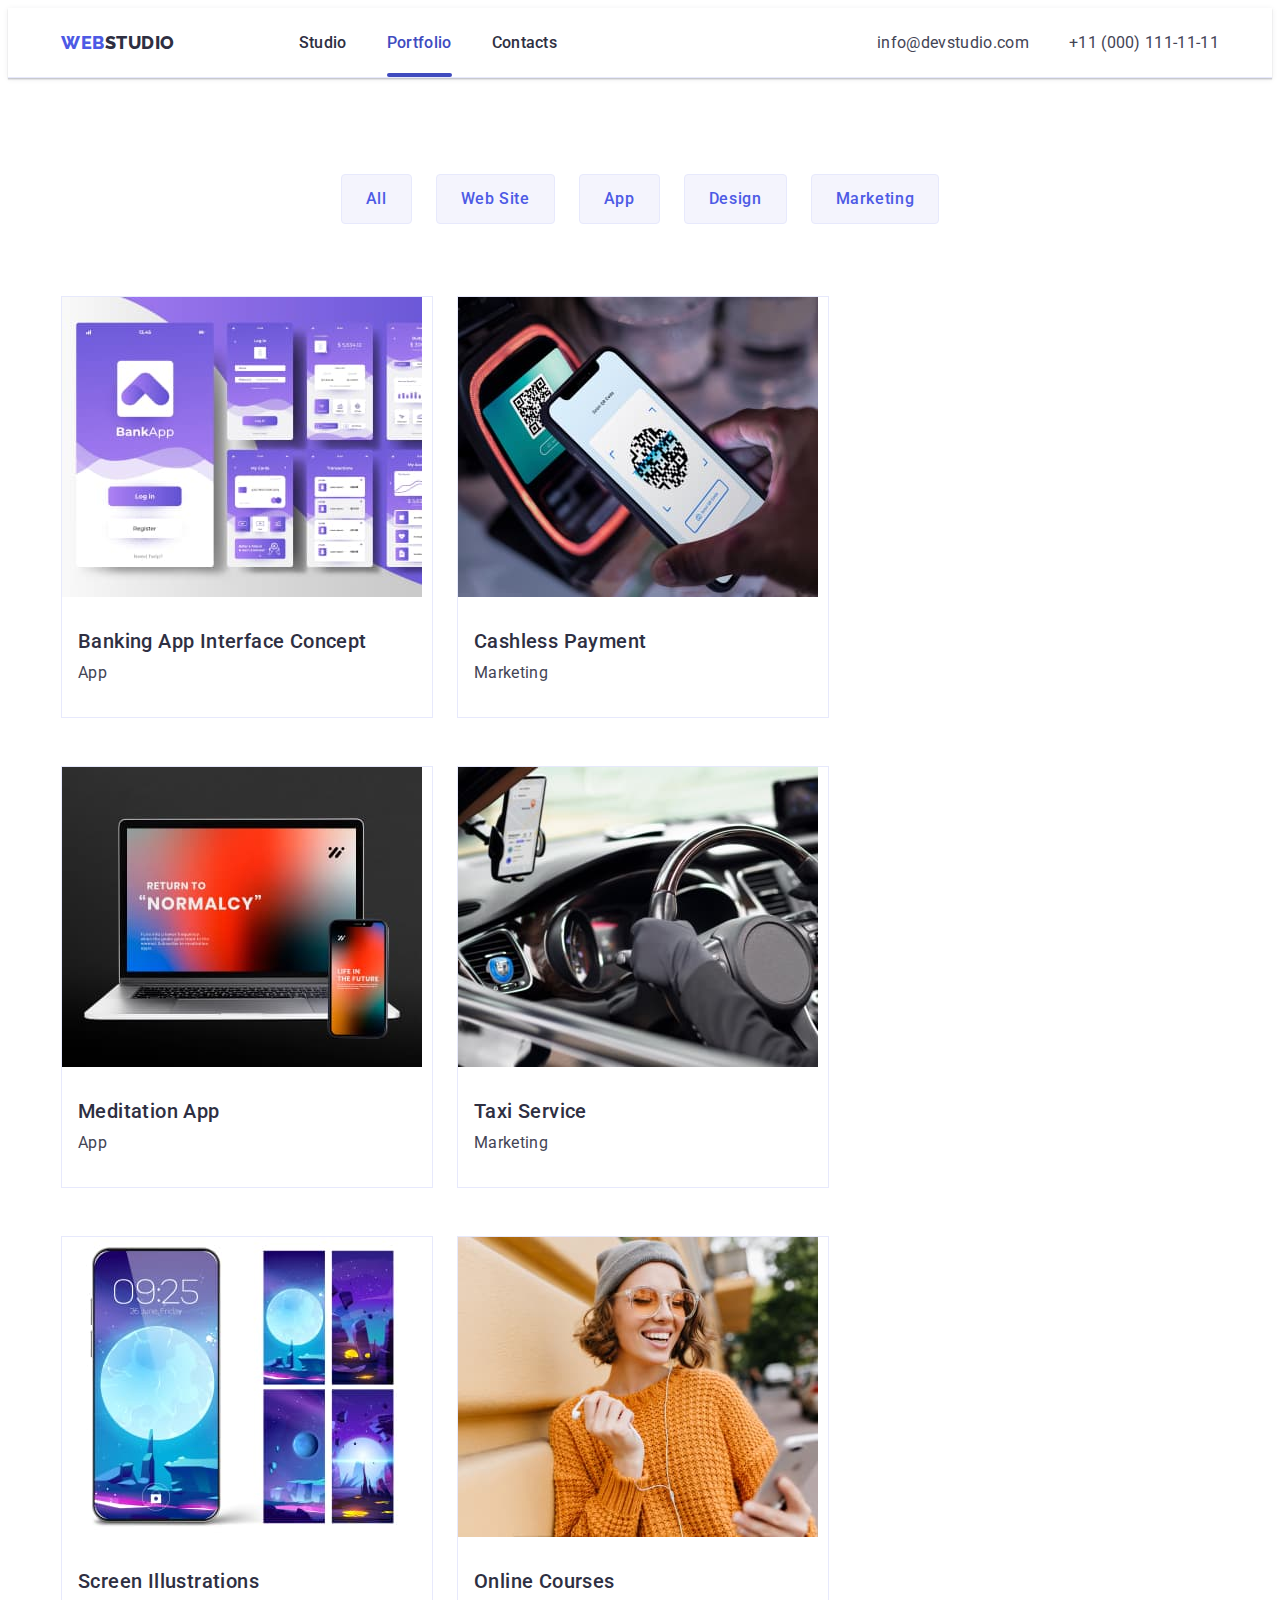
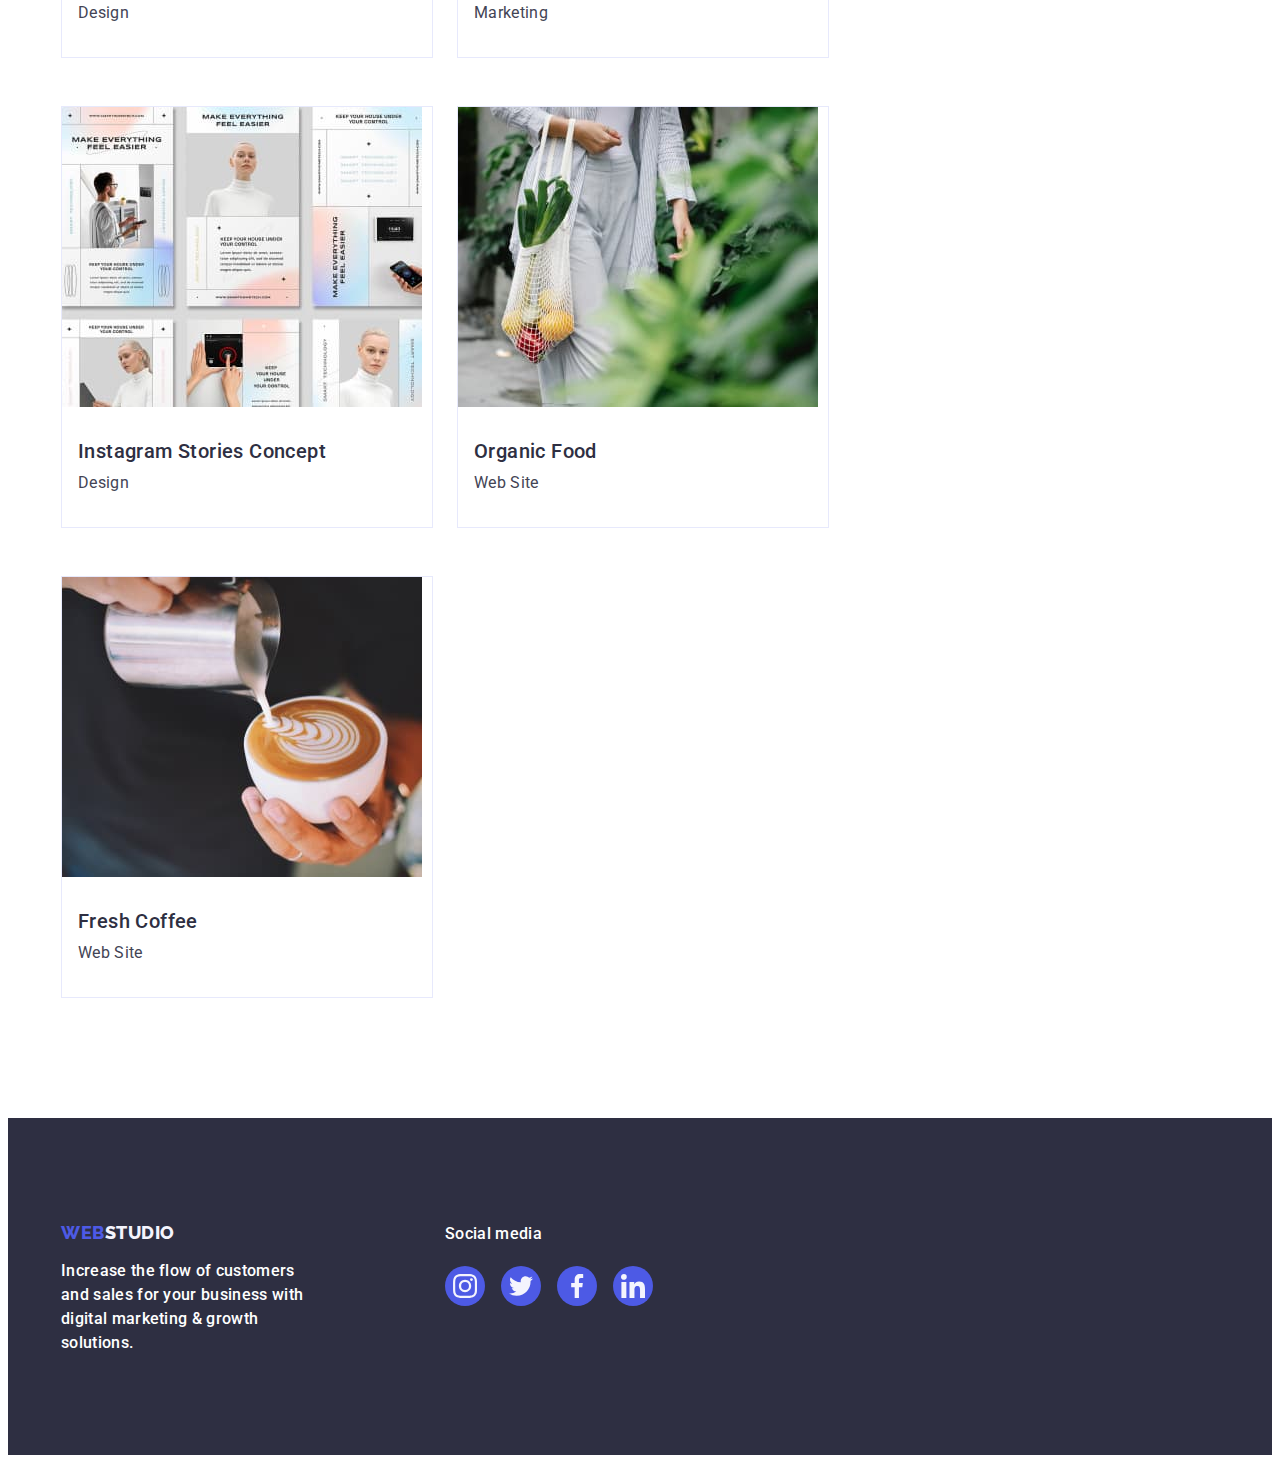
==== portfolio.html @ 3935a631 "Initial commit" ====
<!DOCTYPE html>
<html lang="en">
  <head>
    <meta charset="UTF-8" />
    <meta name="viewport" content="width=device-width, initial-scale=1.0" />
    <title>Portfolio</title>
    <link rel="preconnect" href="https://fonts.googleapis.com" />
    <link rel="preconnect" href="https://fonts.gstatic.com" crossorigin />
    <link
      href="https://fonts.googleapis.com/css2?family=Raleway:wght@800&family=Roboto:wght@400;500;700;900&display=swap"
      rel="stylesheet"
    />
    <link
      rel="stylesheet"
      href="https://cdnjs.cloudflare.com/ajax/libs/modern-normalize/2.0.0/modern-normalize.min.css"
      integrity="sha512-4xo8blKMVCiXpTaLzQSLSw3KFOVPWhm/TRtuPVc4WG6kUgjH6J03IBuG7JZPkcWMxJ5huwaBpOpnwYElP/m6wg=="
      crossorigin="anonymous"
      referrerpolicy="no-referrer"
    />
    <link rel="stylesheet" href="./css/styles.css" />
  </head>
  <body>
    <header class="header">
      <div class="container header-container">
        <nav class="nav-container">
          <a class="logo link" href="./index.html"
            >Web<span class="second-logocolor-logo">Studio</span></a
          >
          <ul class="header-menu list">
            <li class="heder-menu-item">
              <a class="contact-link link" href="./index.html">Studio</a>
            </li>
            <li class="heder-menu-item">
              <a
                class="contact-link link current portfolio-color"
                href="./portfolio.html"
                >Portfolio</a
              >
            </li>
            <li class="heder-menu-item">
              <a class="contact-link link" href="">Contacts</a>
            </li>
          </ul>
        </nav>
        <address class="address-container">
          <ul class="link-header list" id="contact">
            <li>
              <a class="address-link link" href="mailto:info@devstudio.com"
                >info@devstudio.com</a
              >
            </li>
            <li>
              <a class="address-link link" href="tel:+110001111111"
                >+11 (000) 111-11-11</a
              >
            </li>
          </ul>
        </address>
      </div>
    </header>
    <!--Main content-->
    <main>
      <!--buttons-->
      <section class="menu-container">
        <div class="container">
          <h1 class="visually-hidden">Menu</h1>
          <ul class="list button-container">
            <li><button class="menu-button link" type="button">All</button></li>
            <li>
              <button class="menu-button link" type="button">Web Site</button>
            </li>
            <li><button class="menu-button link" type="button">App</button></li>
            <li>
              <button class="menu-button link" type="button">Design</button>
            </li>
            <li>
              <button class="menu-button link" type="button">Marketing</button>
            </li>
          </ul>

          <!--content-->

          <ul class="list service-container">
            <li class="portfolio-cards">
              <a class="link service-link" href="">
                <div class="cover-img">
                  <img
                    src="./images/banking-app.jpg"
                    alt="Banking app"
                    width="360"
                    height="300"
                  />
                  <p class="cover-text">
                    14 Stylish and User-Friendly App Design Concepts · Task
                    Manager App · Calorie Tracker App · Exotic Fruit Ecommerce
                    App · Cloud Storage App
                  </p>
                </div>

                <div class="list-link">
                  <h2 class="content-title">Banking App Interface Concept</h2>
                  <p class="p-body-font">App</p>
                </div>
              </a>
            </li>

            <li class="portfolio-cards">
              <a class="link service-link" href="">
                <div class="cover-img">
                  <img
                    src="./images/Cashless-Payment.jpg"
                    alt="Cashless Payment"
                    width="360"
                    height="300"
                  />
                  <p class="cover-text">
                    14 Stylish and User-Friendly App Design Concepts · Task
                    Manager App · Calorie Tracker App · Exotic Fruit Ecommerce
                    App · Cloud Storage App
                  </p>
                </div>
                <div class="list-link text-under">
                  <h2 class="content-title">Cashless Payment</h2>
                  <p class="p-body-font">Marketing</p>
                </div>
              </a>
            </li>
            <li class="portfolio-cards">
              <a class="link service-link" href="">
                <div class="cover-img">
                  <img
                    src="./images/Meditation-app.jpg"
                    alt="Meditaion App"
                    width="360"
                    height="300"
                  />
                  <p class="cover-text">
                    14 Stylish and User-Friendly App Design Concepts · Task
                    Manager App · Calorie Tracker App · Exotic Fruit Ecommerce
                    App · Cloud Storage App
                  </p>
                </div>
                <div class="list-link">
                  <h2 class="content-title">Meditation App</h2>
                  <p class="p-body-font">App</p>
                </div>
              </a>
            </li>
            <li class="portfolio-cards">
              <a class="link service-link" href="">
                <div class="cover-img">
                  <img
                    class="portfoloo-foto"
                    src="./images/Taxi-Service.jpg"
                    alt="Taxi Service"
                    width="360"
                    height="300"
                  />
                  <p class="cover-text">
                    14 Stylish and User-Friendly App Design Concepts · Task
                    Manager App · Calorie Tracker App · Exotic Fruit Ecommerce
                    App · Cloud Storage App
                  </p>
                </div>
                <div class="list-link">
                  <h2 class="content-title">Taxi Service</h2>
                  <p class="p-body-font">Marketing</p>
                </div>
              </a>
            </li>
            <li class="portfolio-cards">
              <a class="link service-link" href="">
                <div class="cover-img">
                  <img
                    class="portfoloo-foto"
                    src="./images/screen.jpg"
                    alt="Screen Illustrations"
                    width="360"
                    height="300"
                  />
                  <p class="cover-text">
                    14 Stylish and User-Friendly App Design Concepts · Task
                    Manager App · Calorie Tracker App · Exotic Fruit Ecommerce
                    App · Cloud Storage App
                  </p>
                </div>
                <div class="list-link">
                  <h2 class="content-title">Screen Illustrations</h2>
                  <p class="p-body-font">Design</p>
                </div>
              </a>
            </li>
            <li class="portfolio-cards">
              <a class="link service-link" href="">
                <div class="cover-img">
                  <img
                    class="portfoloo-foto"
                    src="./images/Online-Courses.jpg"
                    alt="Online Courses"
                    width="360"
                    height="300"
                  />
                  <p class="cover-text">
                    14 Stylish and User-Friendly App Design Concepts · Task
                    Manager App · Calorie Tracker App · Exotic Fruit Ecommerce
                    App · Cloud Storage App
                  </p>
                </div>
                <div class="list-link">
                  <h2 class="content-title">Online Courses</h2>
                  <p class="p-body-font">Marketing</p>
                </div>
              </a>
            </li>
            <li class="portfolio-cards">
              <a class="link service-link" href="">
                <div class="cover-img">
                  <img
                    class="portfoloo-foto"
                    src="./images/Instagram-Stories.jpg"
                    alt="Instagram Stories Concept"
                    width="360"
                    height="300"
                  />
                  <p class="cover-text">
                    14 Stylish and User-Friendly App Design Concepts · Task
                    Manager App · Calorie Tracker App · Exotic Fruit Ecommerce
                    App · Cloud Storage App
                  </p>
                </div>
                <div class="list-link">
                  <h2 class="content-title">Instagram Stories Concept</h2>
                  <p class="p-body-font">Design</p>
                </div>
              </a>
            </li>
            <li class="portfolio-cards">
              <a class="link service-link" href="">
                <div class="cover-img">
                  <img
                    class="portfoloo-foto"
                    src="./images/Organic-Food.jpg"
                    alt="Organic Food"
                    width="360"
                    height="300"
                  />
                  <p class="cover-text">
                    14 Stylish and User-Friendly App Design Concepts · Task
                    Manager App · Calorie Tracker App · Exotic Fruit Ecommerce
                    App · Cloud Storage App
                  </p>
                </div>
                <div class="list-link">
                  <h2 class="content-title">Organic Food</h2>
                  <p class="p-body-font">Web Site</p>
                </div>
              </a>
            </li>
            <li class="portfolio-cards">
              <a class="link service-link" href="">
                <div class="cover-img">
                  <img
                    class="portfoloo-foto"
                    src="./images/Fresh-Coffee.jpg"
                    alt="Fresh Coffee"
                    width="360"
                    height="300"
                  />
                  <p class="cover-text">
                    14 Stylish and User-Friendly App Design Concepts · Task
                    Manager App · Calorie Tracker App · Exotic Fruit Ecommerce
                    App · Cloud Storage App
                  </p>
                </div>
                <div class="list-link">
                  <h2 class="content-title">Fresh Coffee</h2>
                  <p class="p-body-font">Web Site</p>
                </div>
              </a>
            </li>
          </ul>
        </div>
      </section>
    </main>
    <footer class="footer-container">
      <div class="footer-position container">
        <div class="fooret-logo-text">
          <a class="logo-footer logo link" href="./index.html"
            >Web<span class="footer-logo-second">Studio</span></a
          >

          <p class="footer-text">
            Increase the flow of customers and sales for your business with
            digital marketing & growth solutions.
          </p>
        </div>
        <div class="studio-social-media">
          <p class="footer-text">Social media</p>

          <ul class="footer-social-icons">
            <li class="fooer-soc-ico-iteam">
              <a class="footer-soc-link" href="#">
                <svg class="footer-svg" width="24" height="24">
                  <use href="./images/icons.svg#icon-instagram"></use></svg
              ></a>
            </li>
            <li class="fooer-soc-ico-iteam">
              <a class="footer-soc-link" href="#">
                <svg class="footer-svg" width="24" height="24">
                  <use href="./images/icons.svg#icon-twitter"></use></svg
              ></a>
            </li>
            <li class="fooer-soc-ico-iteam">
              <a class="footer-soc-link" href="#">
                <svg class="footer-svg" width="24" height="24">
                  <use href="./images/icons.svg#icon-facebook"></use></svg
              ></a>
            </li>
            <li class="fooer-soc-ico-iteam">
              <a class="footer-soc-link" href="#">
                <svg class="footer-svg" width="24" height="24">
                  <use href="./images/icons.svg#icon-linkedin"></use></svg
              ></a>
            </li>
          </ul>
        </div>
      </div>
    </footer>
  </body>
</html>
---- css/styles.css ----
:root {
    --background-color: #FFFFFF;
    --background-second-color: #2e2f42;
    --active-link-color: #4D5AE5;
    --active-button-colore: #404BBF;
    --primary-font: "Roboto", sans-serif;
    --text-color:#434455 ;
    --text-color-second: #2e2f42;
    --logo-color: #4D5AE5; 
    --button-collor: #F4F4FD;
    --bachgr-modal: rgba(46, 47, 66, 0.40);
    --svg-fill-collor: #8e8f99;
    --svg-hover-color: #404bbf;
}


body {
    font-family: var(--primary-font);
    color: var(--text-color);
    background-color: var(--background-color);
    }

    p, 
    h1, 
    h2, 
    h3, 
    h4, 
    h5, 
    h6 {
        margin-top: 0;
        margin-bottom: 0;
    }
    ul, 
    ol {
        margin-top: 0;
        margin-bottom: 0;
        margin-left: 0;
        padding: 0;
        list-style: none;
    }
img {
    display: block;
    max-width: 100%;
    }

.link {
    text-decoration: none;
}
.list {
    list-style: none;
}


/*Logo info*/
.logo {
        font-family: "Raleway", sans-serif;
        font-size: 18px;
        font-weight: 800;
        line-height: 1.17;
        letter-spacing: 0.03em;
        text-align: left;
        text-transform: uppercase;
        color: var(--logo-color);
}
.second-logocolor-logo {
    color: #2E2F42;
}

/*Navigation section*/
.contact-link {
    
        color: var(--text-color-second);
        font-size: 16px;
        font-weight: 500;
        line-height: 1.5;
        letter-spacing: 0.02em;
        text-align: left;
        padding: 24px 0;
        transition: color 250ms cubic-bezier(0.4, 0, 0.2, 1);
}
.contact-link:hover, .contact-link:active, .contact-link:focus {
    color: #404bbf;

}

/*address*/
.address-container {
font-style: normal;
position: relative;
}
.address-link {
        
        font-size: 16px;
        font-weight: 400;
        line-height: 24px;
        letter-spacing: 0.02em;
        text-align: left;
        color: var(--text-color);
        transition: color 250ms cubic-bezier(0.4, 0, 0.2, 1);
    }
        

        .address-link:hover, .address-link:active, .address-link:focus {
        color: #404bbf;
}

/**menu battons**/

.main-title-container {
    background-color: var(--background-second-color);
    background-image: linear-gradient(rgba(46, 47, 66, 0.7),
            rgba(46, 47, 66, 0.7)), url(../images/hero-background.jpg);
    background-repeat: no-repeat;
    background-position: 50% 50%;
    background-size: cover;
    max-width: 1440px;
    margin: 0 auto;
    

}
.main-title {
    font-size: 56px;
    line-height: 1.07;
    text-align: center;
    letter-spacing: 0.02em;
    color: #ffffff;
}
.main-button {
        font-family: "Roboto", sans-serif;
        font-size: 16px;
        font-weight: 500;
        line-height: 1.5;
        letter-spacing: 0.04em;
        text-align: center;
        background-color: #4D5AE5;
        color: #ffffff;
        cursor: pointer;
        transition: background-color 250ms cubic-bezier(0.4, 0, 0.2, 1);
        
}
.main-button:hover, .main-button:active, .main-button:focus {
    background-color: #404BBF;
}


/*About company*/
.about-company-title { 
    
        font-size: 20px;
        font-weight: 500;
        line-height: 1.2;
        letter-spacing: 0.02em;
        text-align: left;
        color:var(--text-color-second);

}
.abaut-company-text {
    
        font-size: 16px;
        font-weight: 400;
        line-height: 1.5;
        letter-spacing: 0.02em;
        text-align: left;
        color: var(--text-color);
        
}

/*What are we doing section*/
.studio-services {

    font-size: 36px;
    font-weight: 700;
    line-height: 1.11;
    letter-spacing: 0.02em
    text-align:center;
    text-transform: capitalize;
    color: var(--text-color-second);
    text-align: center
}

/*Team seaction*/
.team-container {
    background: #F4F4FD;
}

.team-title {
   
        font-size: 36px;
        font-weight: 700;
        line-height: 1.11;
        letter-spacing: 0.02em;
        text-align: center;
        text-transform: capitalize;
        color: var(--text-color-second);
}

.team_list {
    background: #FFFFFF;
}

.team-name-title {
    
        font-size: 20px;
        font-weight: 500;
        line-height: 1.2;
        letter-spacing: 0.02em;
        text-align:center;
        color: var(--text-color-second);
}

.team-name-text {
    
        font-size: 16px;
        font-weight: 400;
        line-height: 1.5;
        letter-spacing: 0.02em;
        text-align: center;
        color: var(--text-color);
        margin-bottom: 8px;
}

.customers {
   padding: 120px 0;
}

.customers-title {
    color: var(--background-second-color);
    font-size: 36px;
    text-align: center;
    font-style: normal;
    font-weight: 700;
    line-height: 1.11;
    letter-spacing: 0.72px;
    text-transform: capitalize;
    margin-bottom: 72px;   
    
}

.customers-item {
    width: calc((100% - 120px) / 6);
    height: 88px;
    
}


.customer-link {
    width: 100%;
    height: 100%;
padding: 16px 32px;
border-radius: 4px;
border: 1px solid var(--svg-fill-collor);
display: flex;
fill: var(--svg-fill-collor) ;
color: var(--svg-fill-collor);
align-items: center;
justify-content: center;
transition: border-color 250ms cubic-bezier(0.4, 0, 0.2, 1), color 250ms cubic-bezier(0.4, 0, 0.2, 1);
    
}
.customer-link:hover, .customer-link:active, .customer-link:focus{
    color: var(--svg-hover-color);
    border-color: #404bbf;;
    
}
.customer-svg {
    fill: currentColor;
}

.customers-icons {
    display: flex;
    justify-content: center;
    gap: 24px;
    
}
/* .customer-svg {
    fill: currentColor;
} */

/*Footer*/

.footer-container {
    background: #2E2F42;

}
.footer-logo-second {
    color: #F4F4FD;
}
.footer-text {
    font-family: Roboto;
        font-size: 16px;
        font-weight: 400;
        line-height: 1.5;
        letter-spacing: 0.02em;
        text-align: left;
        color: #F4F4FD;
}
.fooer-soc-ico-iteam {
    width: 40px;
    height: 40px;
}

.footer-soc-link {
    display: flex;
    width: 100%;
    height: 100%;
    background-color: var(--active-link-color);
    border-radius: 50%;
    align-items: center;
    justify-content: center;
    transition: background-color 250ms cubic-bezier(0.4, 0, 0.2, 1);
}

    .footer-soc-link:hover, .footer-soc-link:focus {
        background-color: #31d0aa;
    } 

.footer-svg {
    fill: var(--button-collor);
    
    
        fill: var(--button-collor);
}
.footer-social-icons {
    display: flex;
    gap: 16px;
    justify-content: center;
    
}
.fooer-soc-ico-iteam {
    transition: background-color 250ms cubic-bezier(0.4, 0, 0.2, 1);
    
    
}
.studio-social-media .footer-text {
    padding-top: 4px;
    padding-bottom: 4px;
    margin-bottom: 16px;
}
.footer-position {
    display: flex;
   
    justify-content: start;
    align-items: baseline;
}
.studio-social-media {
    
}
.
                 /*PORTFOLIO*/
/*  Menu buttons */

.menu-container
.button-container {
    position: relative;
}

.menu-button {

        font-family: "Roboto", sans-serif;
        font-size: 16px;
        font-weight: 500;
        line-height: 1.5;
        letter-spacing: 0.04em;
        text-align: center;
        color: var(--active-link-color);
        background-color: var(--button-collor);
        cursor: pointer;
        box-shadow: none;
        transition: background-color 250ms cubic-bezier(0.4, 0, 0.2, 1);
}

.menu-button:hover, .menu-button:active, .menu-button:focus {
    background-color:#404BBF ;
    color: #FFFFFF;
    box-shadow: 0px 3px 1px rgba(0, 0, 0, 0.1),
        0px 2px 1px rgba(0, 0, 0, 0.08),
        0px 2px 2px rgba(0, 0, 0, 0.12);
}
/*content portfolio*/
.content-title {
    
        font-size: 20px;
        font-weight: 500;
        line-height: 1.2;
        letter-spacing: 0.02em;
        text-align: left;
        color: var(--text-color-second);
}
.p-body-font {
    
        font-size: 16px;
        font-weight: 400;
        line-height: 1.5;
        letter-spacing: 0.02em;
        text-align: left;
        color: var(--text-color);
}

.visually-hidden {
    position: absolute;
    width: 1px;
    height: 1px;
    margin: -1px;
    border: 0;
    padding: 0;
    white-space: nowrap;
    clip-path: inset(100%);
    clip: rect(0 0 0 0);
    overflow: hidden;
    }

.service-link {
    display: block;
    transition: box-shadow 250ms cubic-bezier(0.4, 0, 0.2, 1);
   

}
.service-link:hover, .service-link:focus {
    box-shadow:0px 1px 6px rgba(46, 47, 66, 0.08),
        0px 1px 1px rgba(46, 47, 66, 0.16),
        0px 2px 1px rgba(46, 47, 66, 0.08);
}

.service-link:hover .cover-text {
    transform: translateY(0);
}
.service-link:focus .cover-text {
    transform: translateY(0);
}


.portfolio-cards {
    position: relative;
    width: calc((100% - 48px) / 3);
    border: 1px solid #E7E9FC;
    
    
        }
    
.cover-img:hover .cover-text {
            transform: translateY(0);
        }
.cover-img:focus .cover-text {
    transform: translateY(0);
}


.cover-text {
    color: var(--button-collor);
    font-size: 16px;
        font-style: normal;
        font-weight: 400;
        line-height: 1.5;
        background-color: var(--logo-color);
        padding-top: 40px;
        padding-bottom: 40px;
        text-align: start;
        letter-spacing: 0.02em;
        padding-left: 32px;
        padding-right: 32px;
        height: 100%;
        width: 100%;
        
        position: absolute;
        top: 0;
        left: 0;
        height: 100%;
        transform: translateY(100%);
        transition: transform 250ms cubic-bezier(0.4, 0, 0.2, 1);


}
.cover-img {
    position: relative;
    overflow: hidden;
}
/*Header diposition */

.container {
    max-width: 1158px;
    width: 100%;
    padding-right: 15px;
    padding-left: 15px;
    margin: 0 auto;
}

.header {
    box-shadow: 0px 2px 1px rgba(46, 47, 66, 0.08),
        0px 1px 1px rgba(46, 47, 66, 0.16),
        0px 1px 6px rgba(46, 47, 66, 0.08);;
    border-bottom: 1px solid #e7e9fc
}
.nav-container {
display: flex;
align-items: center;
flex-grow: 1;
justify-content: space-between;
}
.logo {
    margin-right: 76px;
    padding: 24px 0;
}
.header-menu {
    display: flex;
    position: relative;
    gap: 40px;
    
}
.current {
    position: relative;
}
.current::after {
    content: "";
    position: absolute;
    bottom: 0;
    width: 100%;
    height: 4px;
    border-radius: 2px;
    bottom: -1px;
    background-color: var(--active-button-colore);
    left:0;
   
}
.studio-color {
    color: var(--active-button-colore);
    }
.portfolio-color {
    color: var(--active-button-colore);
}
.header-container {
    display: flex;
    align-items: center;
    gap: 320px;
}
.link-header {
    display: flex;
    position: relative;
        align-items: center;
        gap: 40px;
}

.title-container {
    margin: 0 auto;
    
    max-width: 1140px;
    width: 100%;
    
    
}
.main-title-container {
    padding: 188px 0;
}
.main-title {
    max-width: 496px;
    margin: 0 auto;
}
 .main-button {
    padding: 16px 32px;
    display: block;
    margin: 0 auto;
    margin-top: 48px;
    min-width: 169px;
    height: 56px;
    border: none;
    border-radius: 4px;
}
.section-company {
    padding: 120px 0;
}

.about-company-container {
    display: flex;
    gap: 24px;
}

.list-container  {
    width: calc((100% - 72px) / 4);
    max-width: 264px;
    position: relative;
}

/* .svg-about-company  {
    
    width: 64px;
    height: 64px;
    } */
    .position-svg-ac {
        display: flex;
        align-items: center;
        justify-content: center;
        height: 112px;
        padding: 24px 100px;
        background-color: #F4F4FD;
        
        border-radius: 4px;
        margin-bottom: 8px;
        
    }

.about-company-title {
        margin-bottom: 8px;
}

.studio-section {
    display: flex;
    padding-bottom: 120px;
}
    .studio-services {
        width: 0 auto;
        margin-bottom: 72px;
        
    }

.studio-services-container {
    display: flex;
    gap: 24px;
 
}

.studio-services-item {
    width: calc((100% - 48px) / 3);
}

.team-container {
padding: 120px 0;
}
.team-title {
   width: 0 auto;  
   margin-bottom: 72px;
}

.employee-list {
    display: flex;
    gap: 24px;
   
}
.team_list{
    width: calc((100% - 72px) / 4);
    border-radius: 0 0 4px 4px;
    box-shadow: 0px 1px 6px rgba(46, 47, 66, 0.08),
        0px 1px 1px rgba(46, 47, 66, 0.16),
        0px 2px 1px rgba(46, 47, 66, 0.08);
}
.team-name-title {
    
    margin-bottom: 8px;
    text-align: center;
    }
    .social-icons {
        display: flex;
        gap: 24px;
        justify-content: center;
        
    }
        .soc-link {
            width: 100%;
            height: 100%;
            background-color: var(--active-link-color);
                border-radius: 50%;
                display: flex;
                align-items: center;
                justify-content: center;
                transition: background-color 250ms cubic-bezier(0.4, 0, 0.2, 1);
        }
        .soc-link:hover,         .soc-link:focus {
            background-color: #404bbf;
        }

    .svg-about-company {
        fill: var(--button-collor);
    }
        .soc-ico-iteam {
        
        
        width: 40px;
        height: 40px;
        
        }
.employee-name {
    padding: 32px 0;
    box-shadow: 0px 2px 1px 0px rgba(46, 47, 66, 0.08), 0px 1px 1px 0px rgba(46, 47, 66, 0.16), 0px 1px 6px 0px rgba(46, 47, 66, 0.08);
    
}


.footer-container{
    padding-top: 100px;
    padding-bottom: 100px;
}
.footer-text {
    max-width: 264px;
    font-weight: 500;
    color: #FFFFFF;
       

    
}
.fooret-logo-text {
    margin-right: 120px;
    
}


.button-container {
    display: flex;
    justify-content: center;
    margin-bottom: 72px;
    gap: 24px;
}
.logo-footer {
display: inline-block;
margin-bottom: 16px;
padding: 0;
}

    
.menu-container {
    padding-top: 96px;
    padding-bottom: 120px;
}
.menu-button {
display: block;
padding: 12px 24px;
border-radius: 4px;
border: 1px solid #E7E9FC;
transition:  color 250ms cubic-bezier(0.4, 0, 0.2, 1),
    background-color 250ms cubic-bezier(0.4, 0, 0.2, 1),
    border-color 250ms cubic-bezier(0.4, 0, 0.2, 1),
    box-shadow 250ms cubic-bezier(0.4, 0, 0.2, 1);

}
.menu-button:hover,
.menu-button:focus {
    border: 1px solid transparent;
}
.service-container {
    display: flex;
    flex-wrap: wrap;
    gap:48px 24px;
}


.list-link {
    
    padding: 32px 16px;
    
    border-top: none;
}
.content-title {
    margin-bottom: 8px;
}
/** MODAL**/

.backdrop {
    position: fixed;
    top:0;
    width: 100%;
    height: 100%;
    background-color: var(--bachgr-modal);
    transition: opacity 250ms cubic-bezier(0.4, 0, 0.2, 1),
        visibility 250ms cubic-bezier(0.4, 0, 0.2, 1);
}
.modal {
    
    width: 408px;
    min-height: 584px;
    border-radius: 4px;
    background: #FCFCFC;
    box-shadow: 0px 2px 1px 0px rgba(0, 0, 0, 0.20), 0px 1px 3px 0px rgba(0, 0, 0, 0.12), 0px 1px 1px 0px rgba(0, 0, 0, 0.14);
position: absolute;
left: 50%;
top: 50%;
transform: translate(-50%, -50%) scaleY(1);
transition:transform 250ms cubic-bezier(0.4, 0, 0.2, 1);ransition: 300ms linear;

}
.backdrop.is-hidden .modal {
transform: translate(-50%, -50%) scaleY(0);

}


.close-button {
    display: flex;
    position: absolute;
    cursor: pointer;
    top: 24px;
    right: 24px;
    border-radius: 50%;
    justify-content: center;
    background-color: #e7e9fc;
    align-items: center;
    width: 24px;
    height:24px;
    padding: 0;
    /* fill: none; */
    border: 1px solid rgba(0, 0, 0, 0.1);
    transition: background-color 250ms cubic-bezier(0.4, 0, 0.2, 1), border 250ms cubic-bezier(0.4, 0, 0.2, 1);
}

.close-button:hover, .close-button:focus {
    background-color: var(--svg-hover-color);
    border: none;
    fill: var(--background-color);
}
.is-hidden {
    opacity: 0;
    visibility: hidden;
    pointer-events: none;
}
.button-svg {
    transition: fill 250ms cubic-bezier(0.4, 0, 0.2, 1); 
}
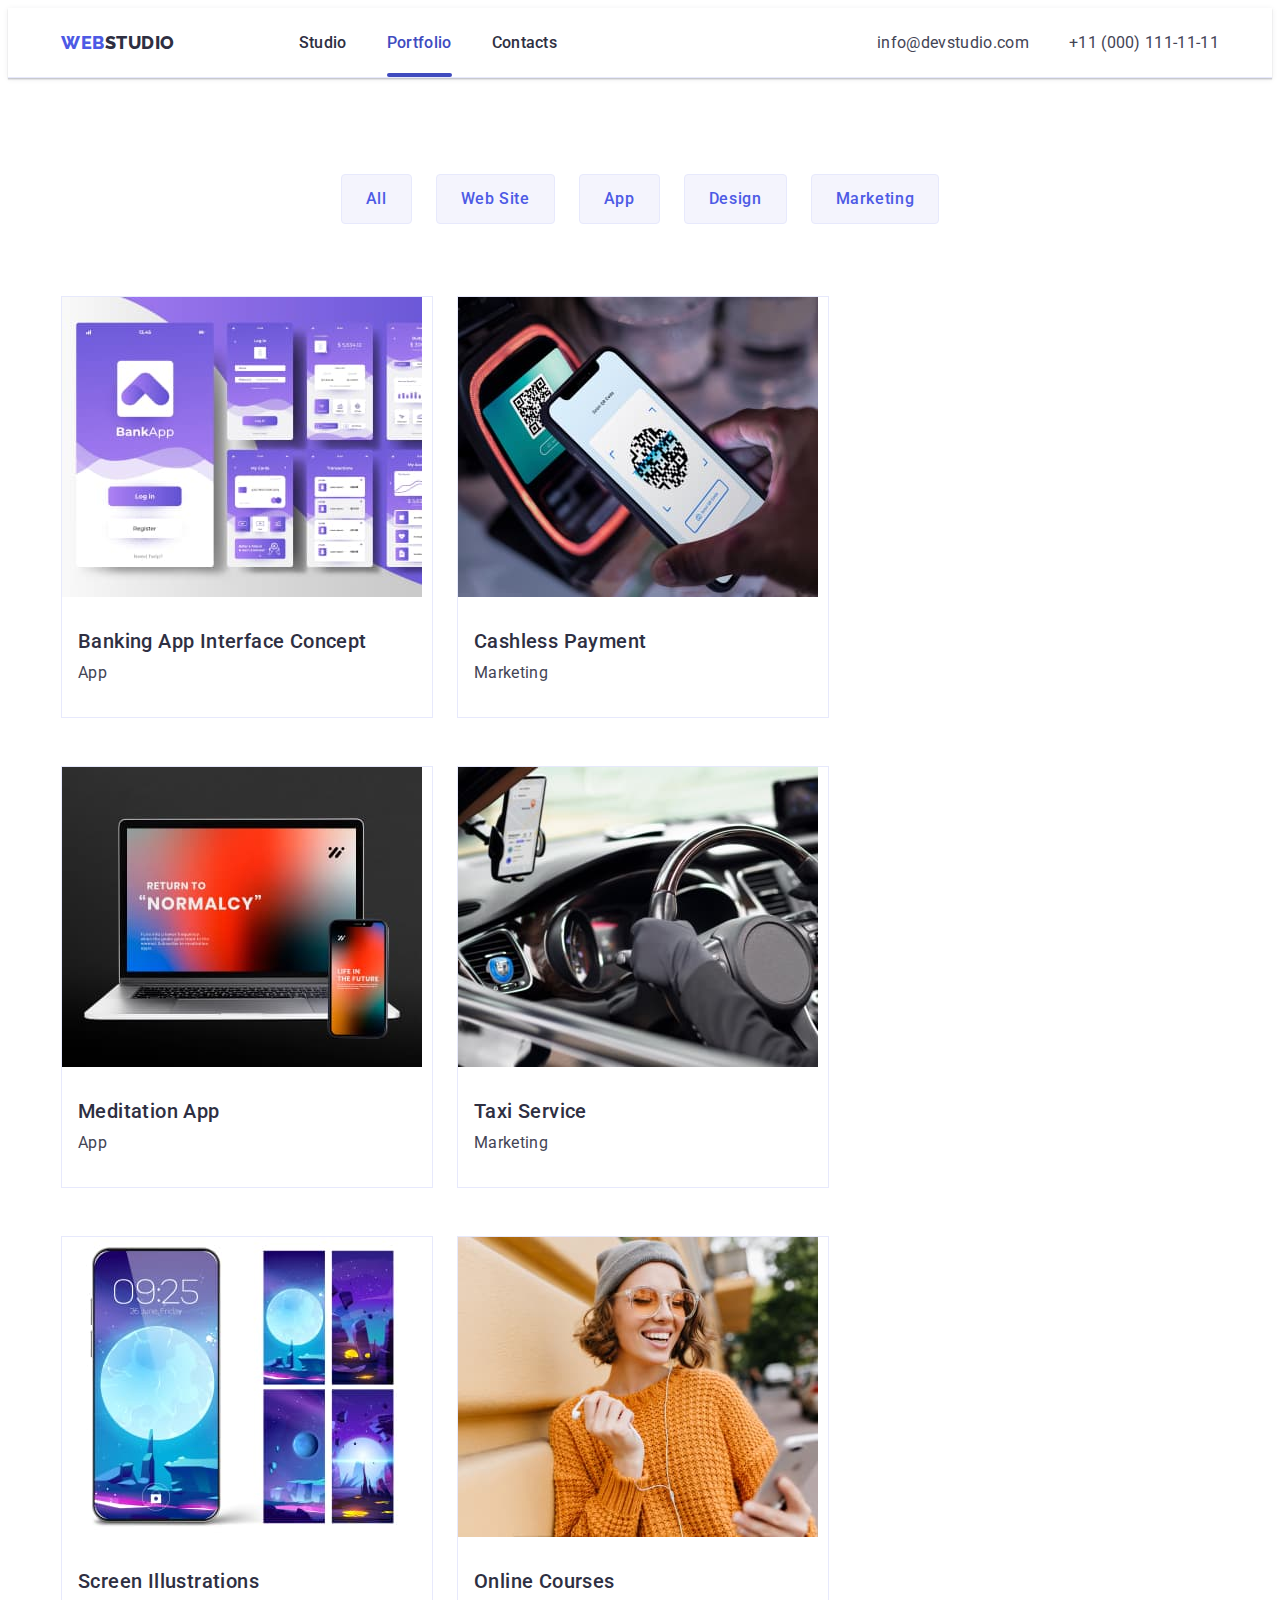
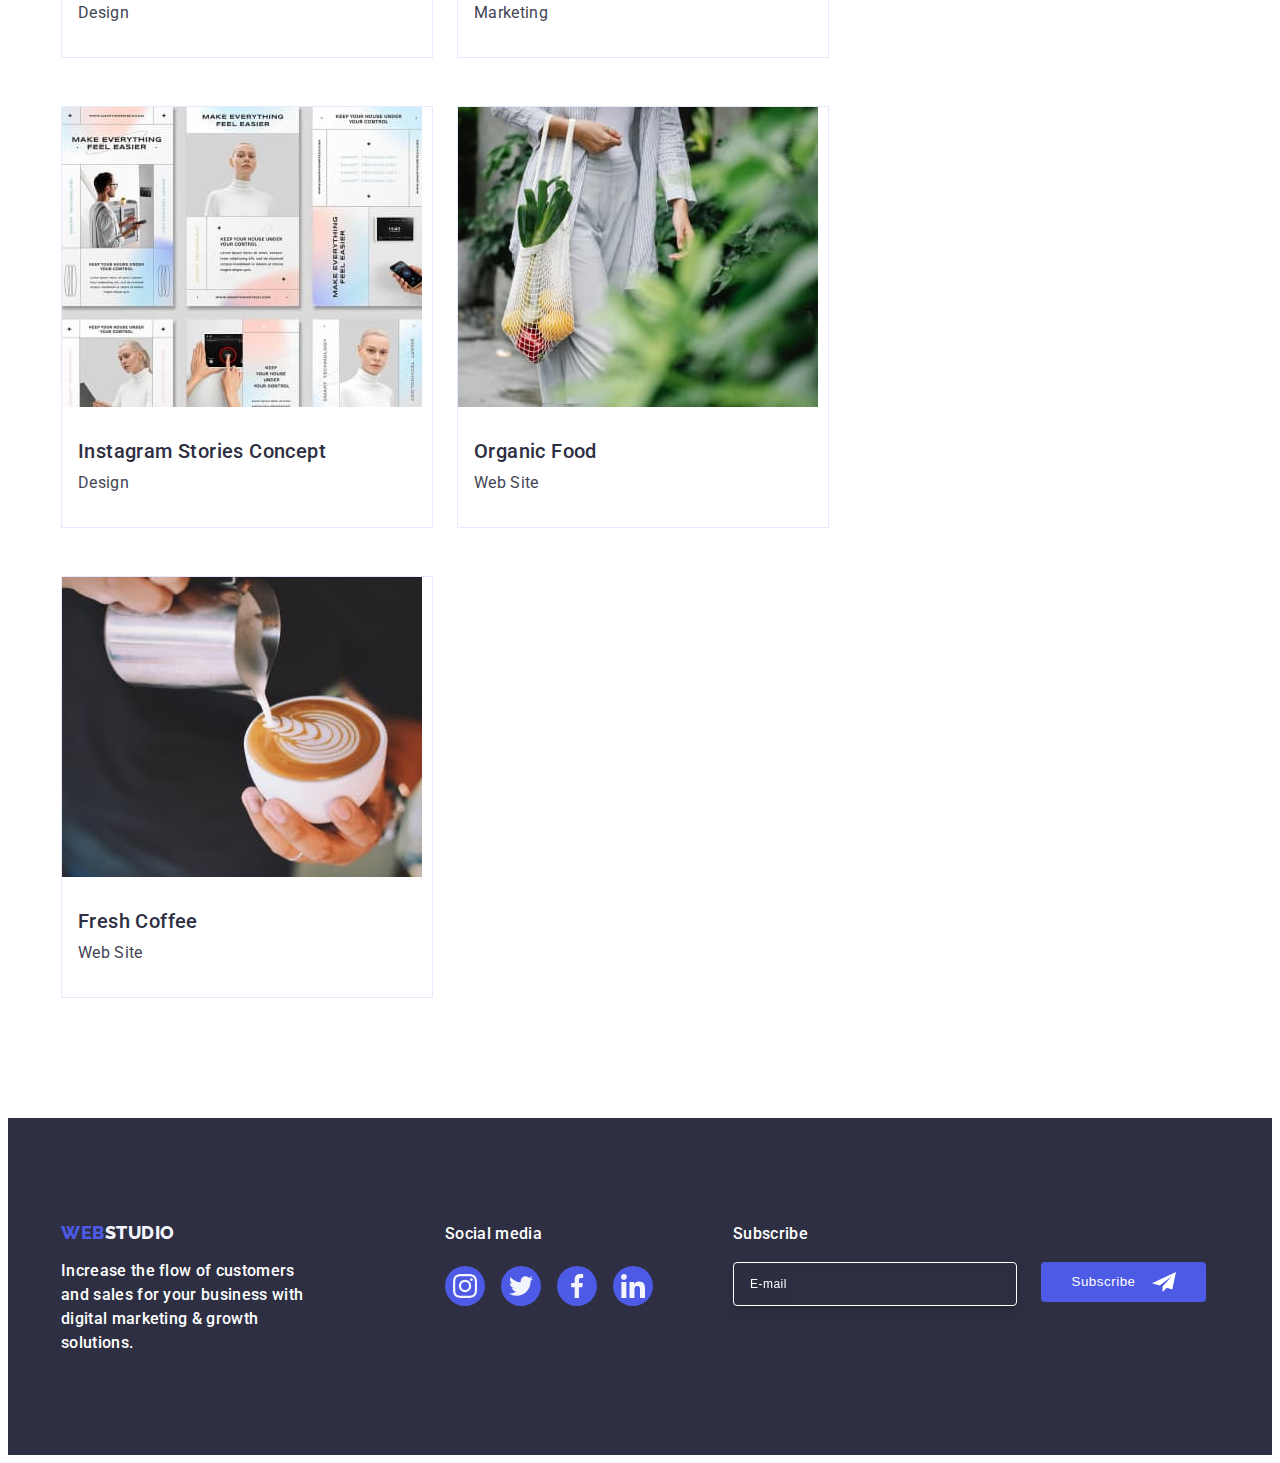
==== commit 1e602bbe: "3" ====
--- a/portfolio.html
+++ b/portfolio.html
@@ -324,6 +324,30 @@
             </li>
           </ul>
         </div>
+        <div class="sbc-container">
+          <p class="footer-text">Subscribe</p>
+          <form
+            class="footer-subscribe"
+            name="subescribe"
+            autocomplete="off"
+            novalidate
+          >
+            <label class="label-subescribe">
+              <input
+                class="subescribe-inbut"
+                type="email"
+                name="subescrine-inpt"
+                placeholder="E-mail"
+              />
+            </label>
+            <button type="submit" class="subscr-button">
+              Subscribe
+              <svg class="subscrite-svg" width="24" height="24">
+                <use href="./images/icons.svg#icon-telegr"></use>
+              </svg>
+            </button>
+          </form>
+        </div>
       </div>
     </footer>
   </body>
--- a/css/styles.css
+++ b/css/styles.css
@@ -185,7 +185,7 @@
 }
 
 .team-title {
-   
+
         font-size: 36px;
         font-weight: 700;
         line-height: 1.11;
@@ -221,7 +221,7 @@
 }
 
 .customers {
-   padding: 120px 0;
+        padding: 120px 0;
 }
 
 .customers-title {
@@ -336,6 +336,7 @@
     padding-top: 4px;
     padding-bottom: 4px;
     margin-bottom: 16px;
+    
 }
 .footer-position {
     display: flex;
@@ -344,7 +345,7 @@
     align-items: baseline;
 }
 .studio-social-media {
-    
+    margin-right: 80px;
 }
 .
                  /*PORTFOLIO*/
@@ -700,6 +701,54 @@
     margin-right: 120px;
     
 }
+.footer-subscribe {
+    display: flex;
+    gap: 24px;
+}
+.sbc-container .footer-text {
+   margin-bottom: 16px; 
+}
+.subescribe-inbut {
+    font-size: 12px;
+    line-height: 1.5;
+    letter-spacing: 0.04em;
+    background-color: transparent;
+    outline: transparent;
+    border-radius: 4px;
+    border: 1px solid var(--white, #FFF);
+    box-shadow: 0px 4px 4px 0px rgba(0, 0, 0, 0.15);
+    width: 264px;
+    color: var(--background-color);
+    padding-left: 16px;
+    height: 40px;
+    filter: drop-shadow(0px 4px 4px rgba(0, 0, 0, 0.15));
+}
+.subescribe-inbut::placeholder {
+    color: var(--background-color);
+    font-size: 12px;
+}
+.subscr-button {
+    
+    font-weight: 500;
+    line-height: 1.5;
+    letter-spacing: 0.04em;
+    min-width:165px;
+    height: 40px;
+    color: var(--background-color);
+    background-color: var(--logo-color) ;
+    text-align: center;
+    justify-content: center;
+    align-items: center;
+    display: flex;
+        cursor: pointer;
+    border: none;
+    border-radius: 4px;
+    }
+
+
+    
+    
+
 
 
 .button-container {
@@ -712,6 +761,9 @@
 display: inline-block;
 margin-bottom: 16px;
 padding: 0;
+}
+.subscrite-svg {
+margin-left: 16px;
 }
 
     
@@ -773,7 +825,7 @@
 top: 50%;
 transform: translate(-50%, -50%) scaleY(1);
 transition:transform 250ms cubic-bezier(0.4, 0, 0.2, 1);ransition: 300ms linear;
-
+padding: 72px 24px 24px;
 }
 .backdrop.is-hidden .modal {
 transform: translate(-50%, -50%) scaleY(0);
@@ -781,7 +833,7 @@
 }
 
 
-.close-button {
+.close-button { 
     display: flex;
     position: absolute;
     cursor: pointer;
@@ -812,3 +864,158 @@
 .button-svg {
     transition: fill 250ms cubic-bezier(0.4, 0, 0.2, 1); 
 }
+.modal-title {
+    
+    text-align: center;
+    color: var(--background-second-color);
+    font-weight: 500;
+    line-height: 1.5;
+    letter-spacing: 0.02em;
+    margin-bottom: 16px;
+    
+}
+.input-container {
+    margin-bottom: 8px;
+}
+
+.input-modal {
+    width: 100%;
+    height: 40px;
+    border-radius: 4px;
+    border: 1px solid rgba(46, 47, 66, 0.40);
+    padding-left: 38px;
+    background-color: transparent;
+    outline: transparent;
+    transition: border-color 250ms cubic-bezier(0.4, 0, 0.2, 1);
+   
+}
+.input-modal:focus {
+   border-color:  var(--active-link-color);
+}
+.input-modal:focus + .name-icon-svg {
+    fill: var(--active-link-color);
+}
+
+
+.laben-input{
+    display: block;
+     font-size: 12px;
+    line-height: 1.17;
+    letter-spacing: 0.04em;
+    color: #8E8F99;
+    margin-bottom: 4px;
+}
+.name-input {
+    position: relative;
+    margin-bottom: 8px;
+}
+.name-icon-svg {
+    position: absolute;
+    left: 16px;
+    top: 50%;
+    transform: translateY(-50%);
+    transition: fill 250ms cubic-bezier(0.4, 0, 0.2, 1);
+    
+    
+}
+
+
+.user-text {
+    font-size: 12px;
+    line-height: 1.17;
+    letter-spacing: 0.04;
+    color: rgba(46, 47, 66, 0.4);
+    background-color: transparent;
+    padding: 8px 16px;
+    width: 100%;
+    height: 120px;
+       border-radius: 4px;
+    border: 1px solid rgba(46, 47, 66, 0.40);
+    resize: none;
+    outline: transparent;
+    transition: border-color 250ms cubic-bezier(0.4, 0, 0.2, 1);
+      
+}
+.textarea-container {
+    margin-bottom: 16px;
+}
+
+    .user-text:focus {
+        border-color: var(--active-link-color);
+        
+    }
+.user-text::placeholder {
+    color:rgba(46, 47, 66, 0.40);
+    font-size: 12px;
+    
+  
+}
+.check-container {
+    margin-bottom: 24px;
+    
+} 
+
+.custom-checkbox {
+    display: inline-flex;
+    align-items: center;
+    justify-content: center;
+    width: 16px;
+    height: 16px;
+    border-radius: 2px;
+    border: 1px solid rgba(46, 47, 66, 0.40);
+    margin-right: 8px;
+    fill: transparent;
+    transition: background-color 250ms cubic-bezier(0.4, 0, 0.2, 1), border 250ms cubic-bezier(0.4, 0, 0.2, 1), fill 250ms cubic-bezier(0.4, 0, 0.2, 1);
+
+}
+.check-block {
+    line-height: 1.17;
+    letter-spacing: 0.04em;
+    display: flex;
+    align-items: center;
+    font-size: 12px;
+    line-height: 1.2;
+    letter-spacing: 0.03em;
+    color: #8E8F99;
+    margin-bottom: 24px;    
+}
+.polisy-link {
+    align-items: center;
+    font-size: 12px;
+    line-height: 1.2;
+    letter-spacing: 0.03em;
+    color: var(--active-link-color);
+    text-decoration: underline;
+    
+}
+.user-check:checked + .check-block .custom-checkbox {
+    fill: var(--button-collor);
+    background-color:var(--svg-hover-color);
+    border: none;
+}
+.user-check:focus + .check-block .custom-checkbox {
+    border-color: var(--active-link-color);
+}
+
+.submit-button {
+    display: block;
+    margin: 0 auto;
+    min-width: 169px;
+        height: 56px;
+    font-family: "Roboto", sans-serif;
+        font-size: 16px;
+        font-weight: 500;
+        line-height: 1.5;
+        letter-spacing: 0.04em;
+        text-align: center;
+        background-color: #4D5AE5;
+        color: #ffffff;
+        cursor: pointer;
+        padding: 16px 32px;
+        border-radius: 4px;
+        border: none;
+        transition: background-color 250ms cubic-bezier(0.4, 0, 0.2, 1);
+        }
+
+.submit-button:hover, .submit-button:active, .submit-button:focus {
+    background-color: #404BBF;}